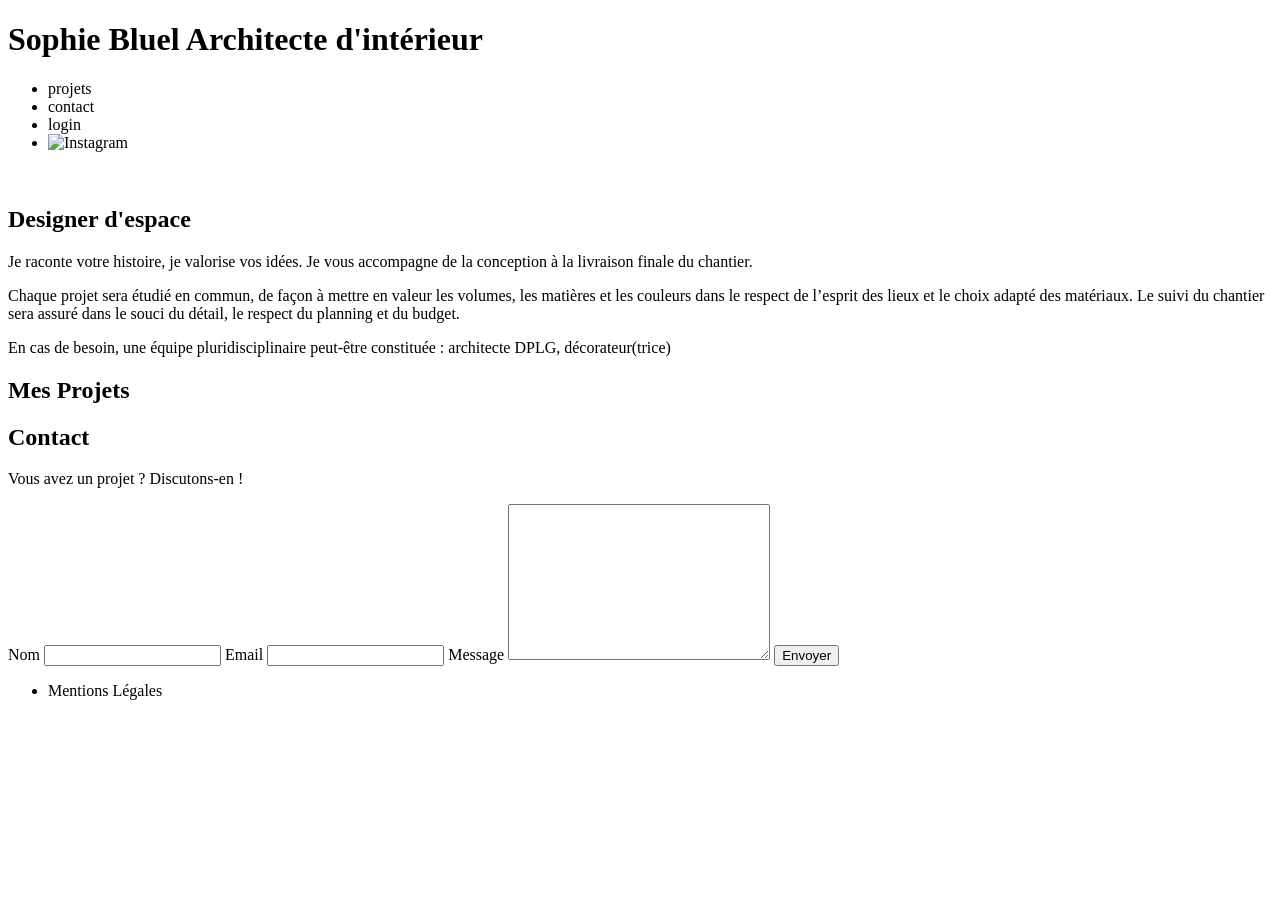
==== FrontEnd/index.html @ 28d89522 "Ajout de l'affichage dynamique des projets depuis l'API" ====
<!DOCTYPE html>
<html lang="fr">
<head>
	<meta charset="UTF-8">
	<title>Sophie Bluel - Architecte d'intérieur</title>
	<meta name="viewport" content="width=device-width, initial-scale=1.0">
	<link rel="preconnect" href="https://fonts.googleapis.com">
	<link rel="preconnect" href="https://fonts.gstatic.com" crossorigin>
	<link href="https://fonts.googleapis.com/css2?family=Syne:wght@700;800&family=Work+Sans&display=swap" rel="stylesheet">
	<meta name="description" content="">
	<link rel="stylesheet" href="./assets/style.css">
</head>
<body>
<header>
	<h1>Sophie Bluel <span>Architecte d'intérieur</span></h1>
	<nav>
		<ul>
			<li>projets</li>
			<li>contact</li>
			<li>login</li>
			<li><img src="./assets/icons/instagram.png" alt="Instagram"></li>
		</ul>
	</nav>
</header>
<main>
	<section id="introduction">
		<figure>
			<img src="./assets/images/sophie-bluel.png" alt="">
		</figure>
		<article>
			<h2>Designer d'espace</h2>
			<p>Je raconte votre histoire, je valorise vos idées. Je vous accompagne de la conception à la livraison finale du chantier.</p>
			<p>Chaque projet sera étudié en commun, de façon à mettre en valeur les volumes, les matières et les couleurs dans le respect de l’esprit des lieux et le choix adapté des matériaux. Le suivi du chantier sera assuré dans le souci du détail, le respect du planning et du budget.</p>
			<p>En cas de besoin, une équipe pluridisciplinaire peut-être constituée : architecte DPLG, décorateur(trice)</p>
		</article>
	</section>
	<section id="portfolio">
		<h2>Mes Projets</h2>
		<div class="gallery">
		</div>
	</section>
	<section id="contact">
		<h2>Contact</h2>
		<p>Vous avez un projet ? Discutons-en !</p>
		<form action="#" method="post">
			<label for="name">Nom</label>
			<input type="text" name="name" id="name">
			<label for="email">Email</label>
			<input type="email" name="email" id="email">
			<label for="message">Message</label>
			<textarea name="message" id="message" cols="30" rows="10"></textarea>
			<input type="submit" value="Envoyer">
		</form>
	</section>
</main>

<footer>
	<nav>
		<ul>
			<li>Mentions Légales</li>
		</ul>
	</nav>
</footer>
<script src="script.js"></script>
</body>
</html>
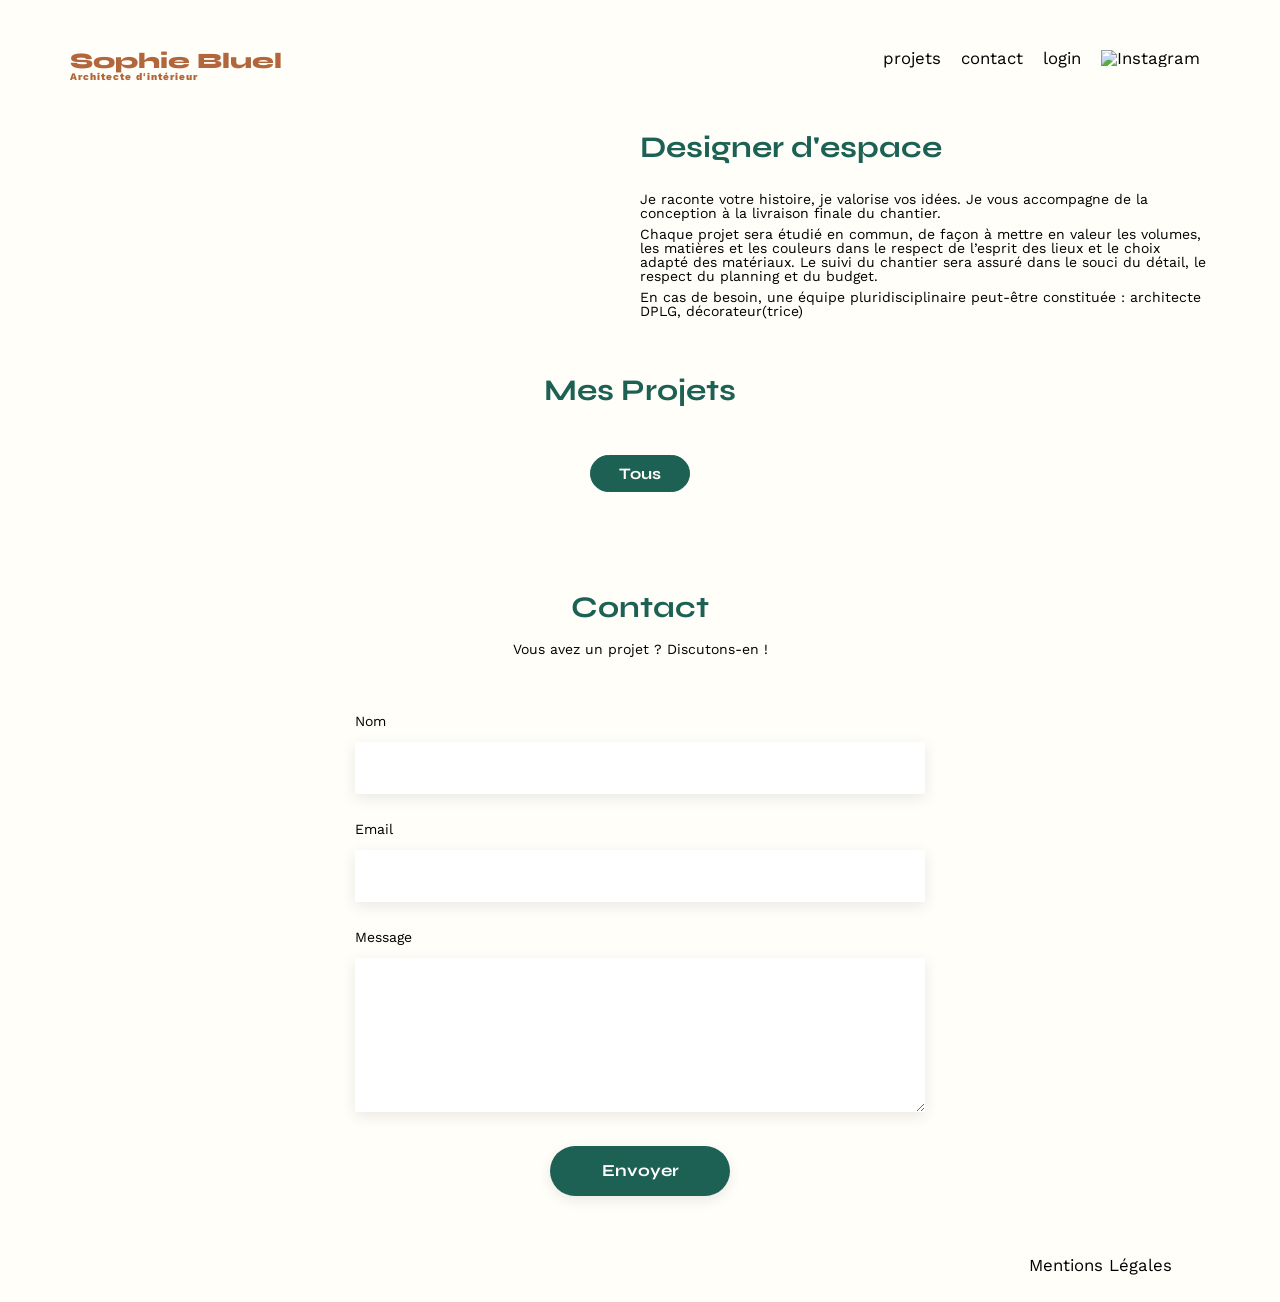
==== commit 7b583b25: "Ajout des filtres par catégorie" ====
--- a/FrontEnd/index.html
+++ b/FrontEnd/index.html
@@ -36,8 +36,8 @@
 	</section>
 	<section id="portfolio">
 		<h2>Mes Projets</h2>
-		<div class="gallery">
-		</div>
+		<div class="filters"></div>
+		<div class="gallery"></div>
 	</section>
 	<section id="contact">
 		<h2>Contact</h2>
--- a/FrontEnd/assets/style.css
+++ b/FrontEnd/assets/style.css
@@ -0,0 +1,213 @@
+/* http://meyerweb.com/eric/tools/css/reset/
+   v2.0 | 20110126
+   License: none (public domain)
+*/
+
+html, body, div, span, applet, object, iframe,
+h1, h2, h3, h4, h5, h6, p, blockquote, pre,
+a, abbr, acronym, address, big, cite, code,
+del, dfn, em, img, ins, kbd, q, s, samp,
+small, strike, strong, sub, sup, tt, var,
+b, u, i, center,
+dl, dt, dd, ol, ul, li,
+fieldset, form, label, legend,
+table, caption, tbody, tfoot, thead, tr, th, td,
+article, aside, canvas, details, embed,
+figure, figcaption, footer, header, hgroup,
+menu, nav, output, ruby, section, summary,
+time, mark, audio, video {
+	margin: 0;
+	padding: 0;
+	border: 0;
+	font-size: 100%;
+	font: inherit;
+	vertical-align: baseline;
+}
+/* HTML5 display-role reset for older browsers */
+article, aside, details, figcaption, figure,
+footer, header, hgroup, menu, nav, section {
+	display: block;
+}
+body {
+	line-height: 1;
+	background-color: #FFFEF8;
+}
+ol, ul {
+	list-style: none;
+}
+blockquote, q {
+	quotes: none;
+}
+blockquote:before, blockquote:after,
+q:before, q:after {
+	content: '';
+	content: none;
+}
+table {
+	border-collapse: collapse;
+	border-spacing: 0;
+}
+/** end reset css**/
+body {
+	max-width: 1140px;
+	margin:auto;
+	font-family: 'Work Sans' ;
+	font-size: 14px;
+}
+header {
+	display: flex;
+	justify-content: space-between;
+	margin: 50px 0
+}
+section {
+	margin: 50px 0
+}
+
+h1{
+	display: flex;
+	flex-direction: column;
+	font-family: 'Syne';
+	font-size: 22px;
+	font-weight: 800;
+	color: #B1663C
+}
+
+h1 > span {
+	font-family: 'Work Sans';
+	font-size:10px;
+	letter-spacing: 0.1em;
+;
+}
+
+h2{
+	font-family: 'Syne';
+	font-weight: 700;
+	font-size: 30px;
+	color: #1D6154
+}
+nav ul {
+	display: flex;
+	align-items: center;
+	list-style-type: none;
+
+}
+nav li {
+	padding: 0 10px;
+	font-size: 1.2em;
+}
+
+li:hover {
+	color: #B1663C;
+}
+#introduction {
+	display: flex;
+	align-items: center;
+}
+#introduction figure {
+	flex: 1
+}
+#introduction img {
+	display: block;
+	margin: auto;
+	width: 80%;
+}
+
+#introduction article {
+	flex: 1
+}
+#introduction h2 {
+	margin-bottom: 1em;
+}
+
+#introduction p {
+	margin-bottom: 0.5em;
+}
+#portfolio h2 {
+	text-align: center;
+	margin-bottom: 50px;
+}
+.filters {
+	display: flex;
+	justify-content: center;
+	gap: 10px;
+	margin-bottom: 50px;
+}
+.filters button {
+    height: 37px;
+    min-width: 100px;
+    border-radius: 60px;
+    border: 1px solid #1D6154;
+	background-color: #FFFEF8;
+    font-family: 'Syne';
+    font-weight: 700;
+    font-size: 16px;
+    line-height: 100%;
+    text-align: center;
+	color:#1D6154;
+}
+.filters .all {
+	background-color: #1D6154;
+	color: #FFFEF8;
+}
+
+.gallery {
+	width: 100%;
+	display: grid;
+	grid-template-columns: 1fr 1fr 1fr;
+	grid-column-gap: 20px;
+	grid-row-gap: 20px;
+}
+
+.gallery img {
+	width: 100%;
+
+}
+#contact {
+	width: 50%;
+margin: auto;
+}
+#contact > * {
+	text-align: center;
+
+}
+#contact h2{
+	margin-bottom: 20px;
+}
+#contact form {
+	text-align: left;
+	margin-top:30px;
+	display: flex;
+	flex-direction: column;
+}
+
+#contact input {
+	height: 50px;
+	font-size: 1.2em;
+	border: none;
+	box-shadow: 0px 4px 14px rgba(0, 0, 0, 0.09);
+}
+#contact label {
+	margin: 2em 0 1em 0;
+}
+#contact textarea {
+	border: none;
+	box-shadow: 0px 4px 14px rgba(0, 0, 0, 0.09);
+}
+
+input[type="submit"]{
+	font-family: 'Syne';
+	font-weight: 700;
+	color: white;
+	background-color: #1D6154;
+	margin : 2em auto ;
+	width: 180px;
+	text-align: center;
+	border-radius: 60px ;
+}
+
+footer nav ul {
+	display: flex;
+	justify-content: flex-end;
+	margin: 2em
+}
+
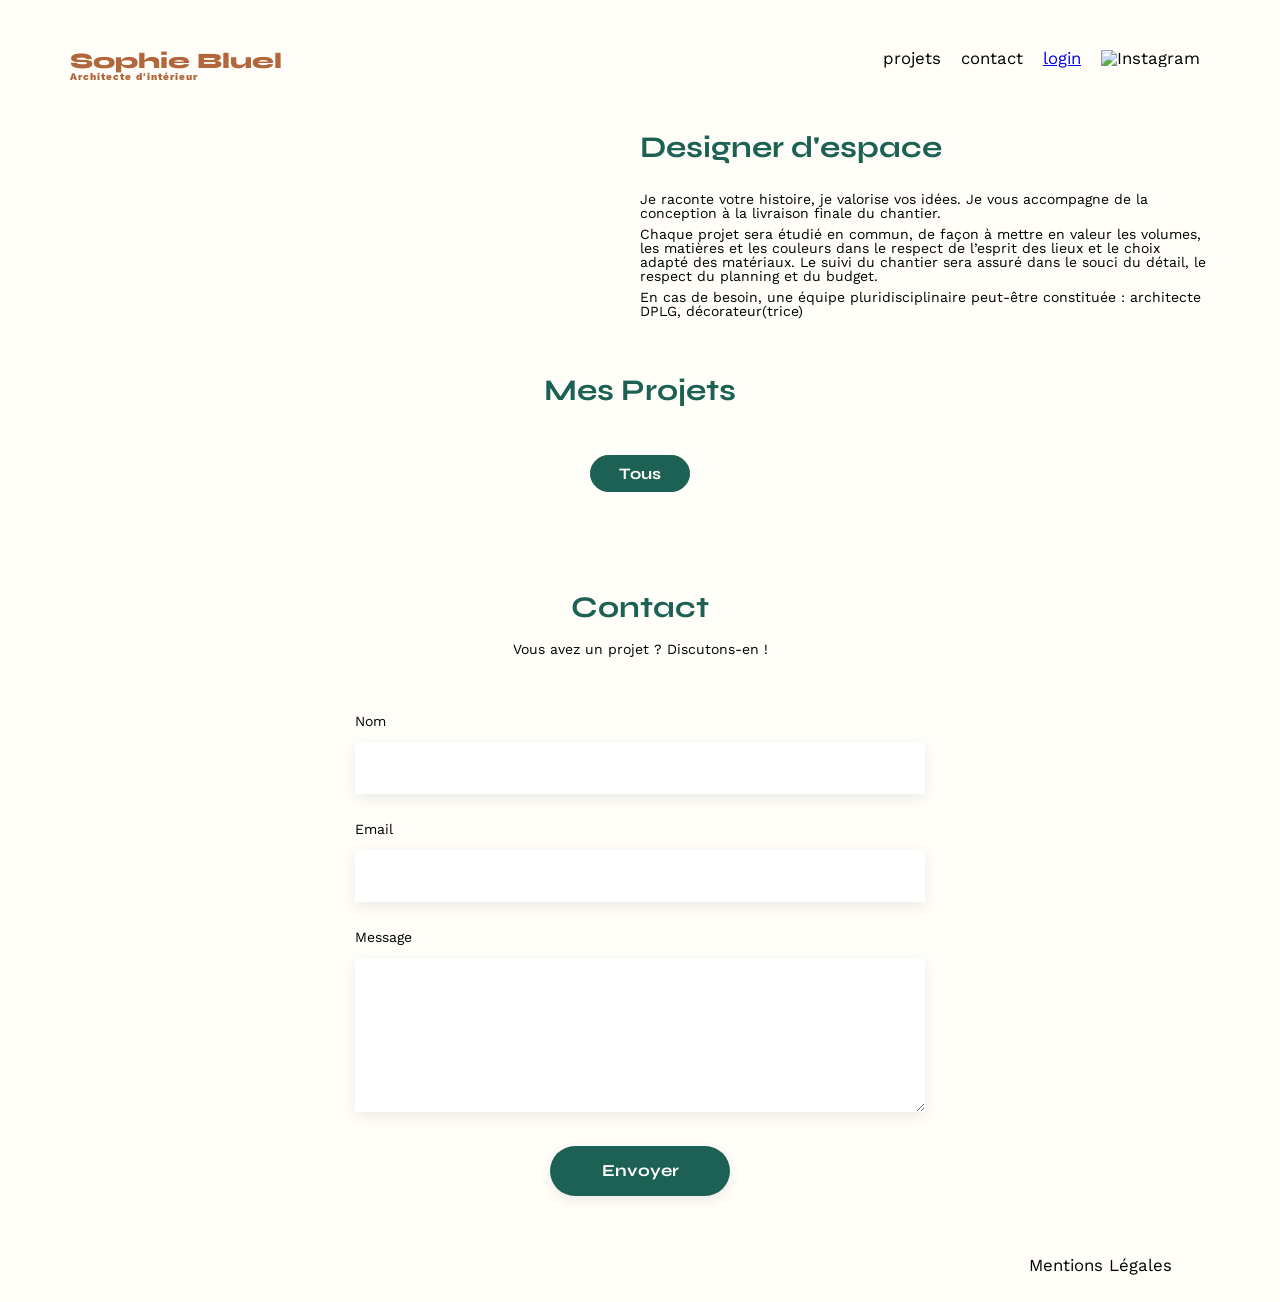
==== commit a8cea3eb: "Intégration de la page de connexion" ====
--- a/FrontEnd/index.html
+++ b/FrontEnd/index.html
@@ -17,7 +17,7 @@
 		<ul>
 			<li>projets</li>
 			<li>contact</li>
-			<li>login</li>
+			<li><a href="login.html">login</a></li>
 			<li><img src="./assets/icons/instagram.png" alt="Instagram"></li>
 		</ul>
 	</nav>
--- a/FrontEnd/assets/style.css
+++ b/FrontEnd/assets/style.css
@@ -98,6 +98,7 @@
 
 li:hover {
 	color: #B1663C;
+	cursor: pointer;
 }
 #introduction {
 	display: flex;
@@ -149,6 +150,11 @@
 	background-color: #1D6154;
 	color: #FFFEF8;
 }
+.filters button:hover {
+	color: #B1663C;
+	cursor: pointer;
+}
+
 
 .gallery {
 	width: 100%;
@@ -164,7 +170,7 @@
 }
 #contact {
 	width: 50%;
-margin: auto;
+	margin: auto;
 }
 #contact > * {
 	text-align: center;
@@ -204,6 +210,10 @@
 	text-align: center;
 	border-radius: 60px ;
 }
+input[type="submit"]:hover {
+	color: #B1663C;
+	cursor: pointer;
+}
 
 footer nav ul {
 	display: flex;
@@ -211,3 +221,89 @@
 	margin: 2em
 }
 
+
+/* PAGE LOGIN */
+
+/* Organisation générale de la page */
+.login-page {
+    display: flex;
+    flex-direction: column;
+    min-height: 100vh;
+}
+
+/* Le contenu occupe l'espace disponible */
+.login-page main {
+    flex: 1;
+}
+
+/* Formulaire */
+#login {
+    width: 379px;
+    margin: 149px auto 50px;
+}
+
+#login h2 {
+    text-align: center;
+}
+
+#login form {
+    display: flex;
+    flex-direction: column;
+    align-items: stretch;
+}
+
+#login input {
+    height: 51px;
+    background-color: #FFFFFF;
+    border: none;
+    box-shadow: 0px 4px 14px rgba(0, 0, 0, 0.09);
+    box-sizing: border-box;
+}
+
+#login label {
+    font-family: 'Work Sans';
+    font-size: 14px;
+    color: #3D3D3D;
+    margin-top: 23px;
+    margin-bottom: 7px;
+}
+
+#login label[for="email"] {
+    margin-top: 43px;
+}
+
+#login label[for="mdp"] {
+    margin-top: 32px;
+}
+
+#login input[type="submit"] {
+    height: 36px;
+    width: 179px;
+    margin: 38px auto 2em;
+    font-family: 'Syne';
+    font-weight: 700;
+    font-size: 14px;
+    background-color: #1D6154;
+    color: #FFFFFF;
+    border-radius: 60px;
+}
+
+#login a {
+    display: block;
+    text-align: center;
+    font-family: 'Work Sans';
+    font-size: 14px;
+    color: #3D3D3D;
+    text-decoration: underline;
+}
+
+/* Footer de la page Login */
+.login-page footer {
+    height: 60px;
+    flex-shrink: 0;
+}
+
+.login-page footer nav ul {
+    margin: 24px 2em 0;
+	font-size: 14px;
+}
